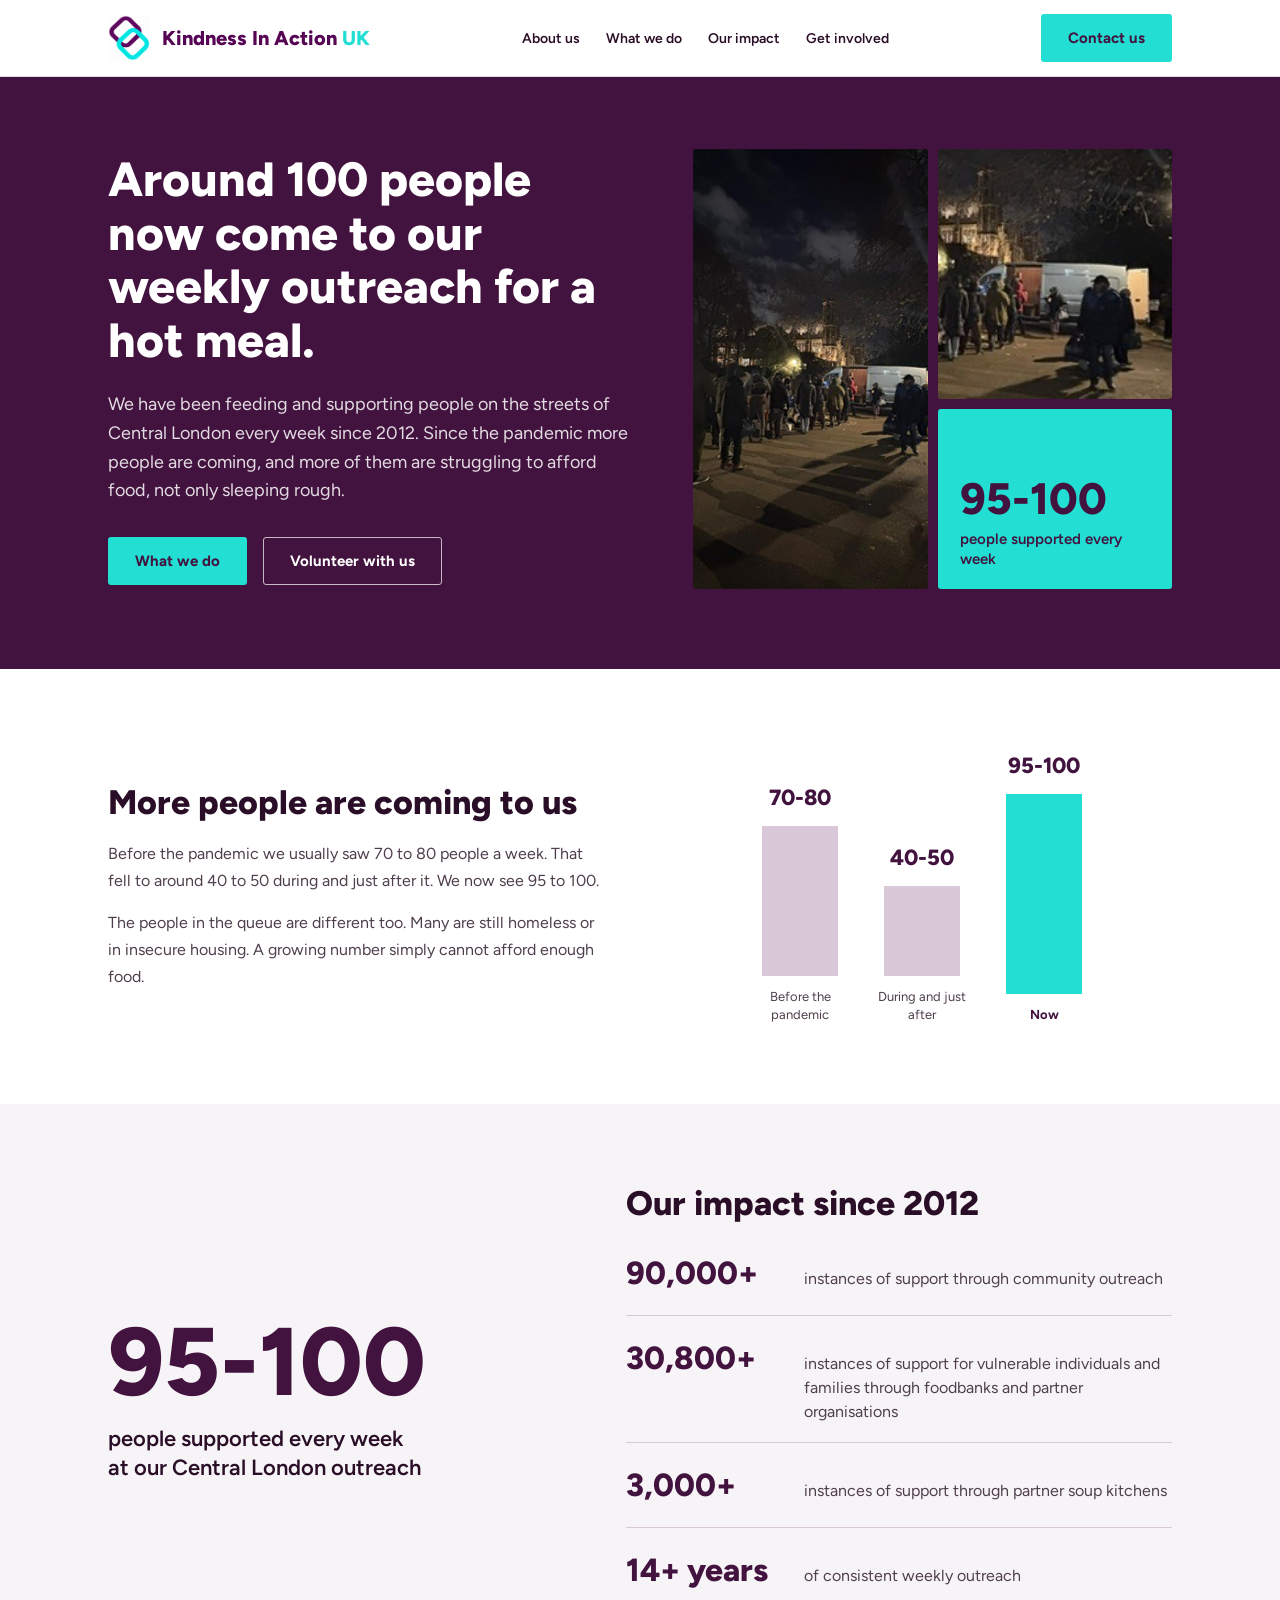
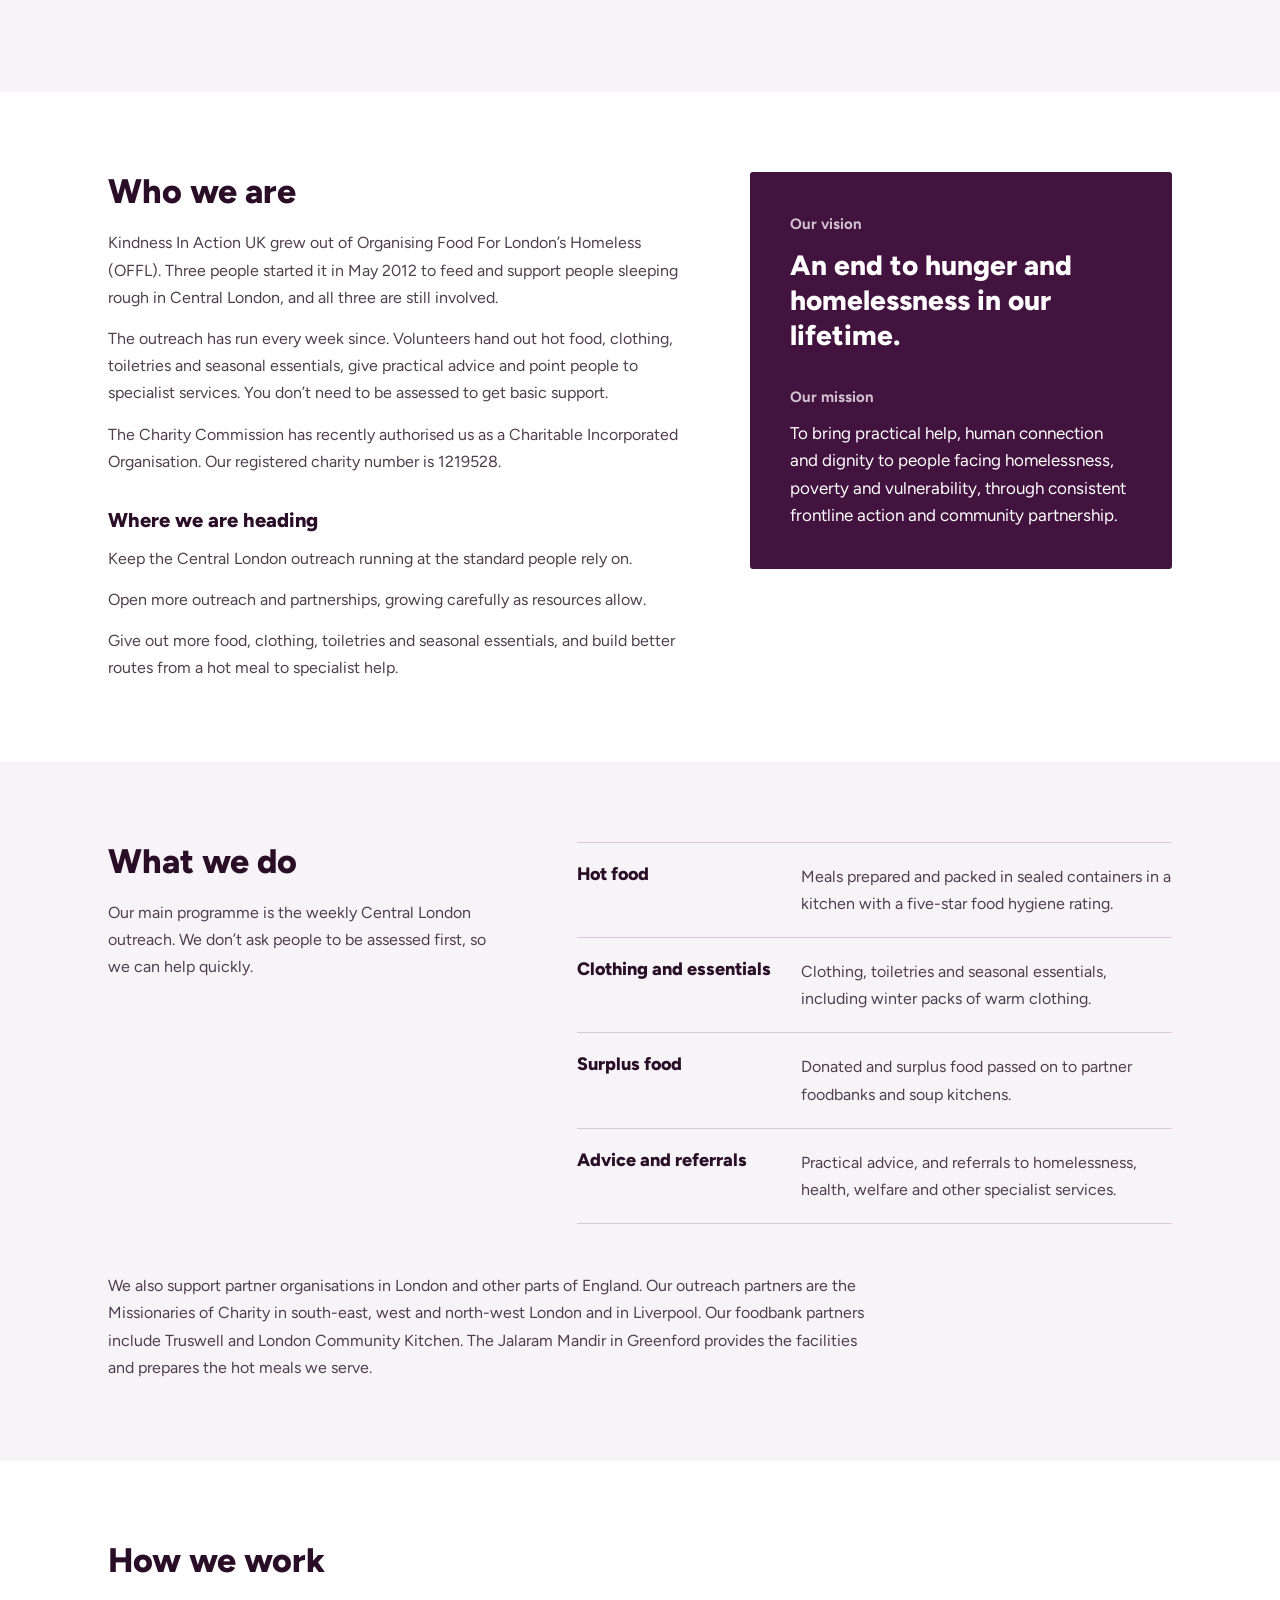
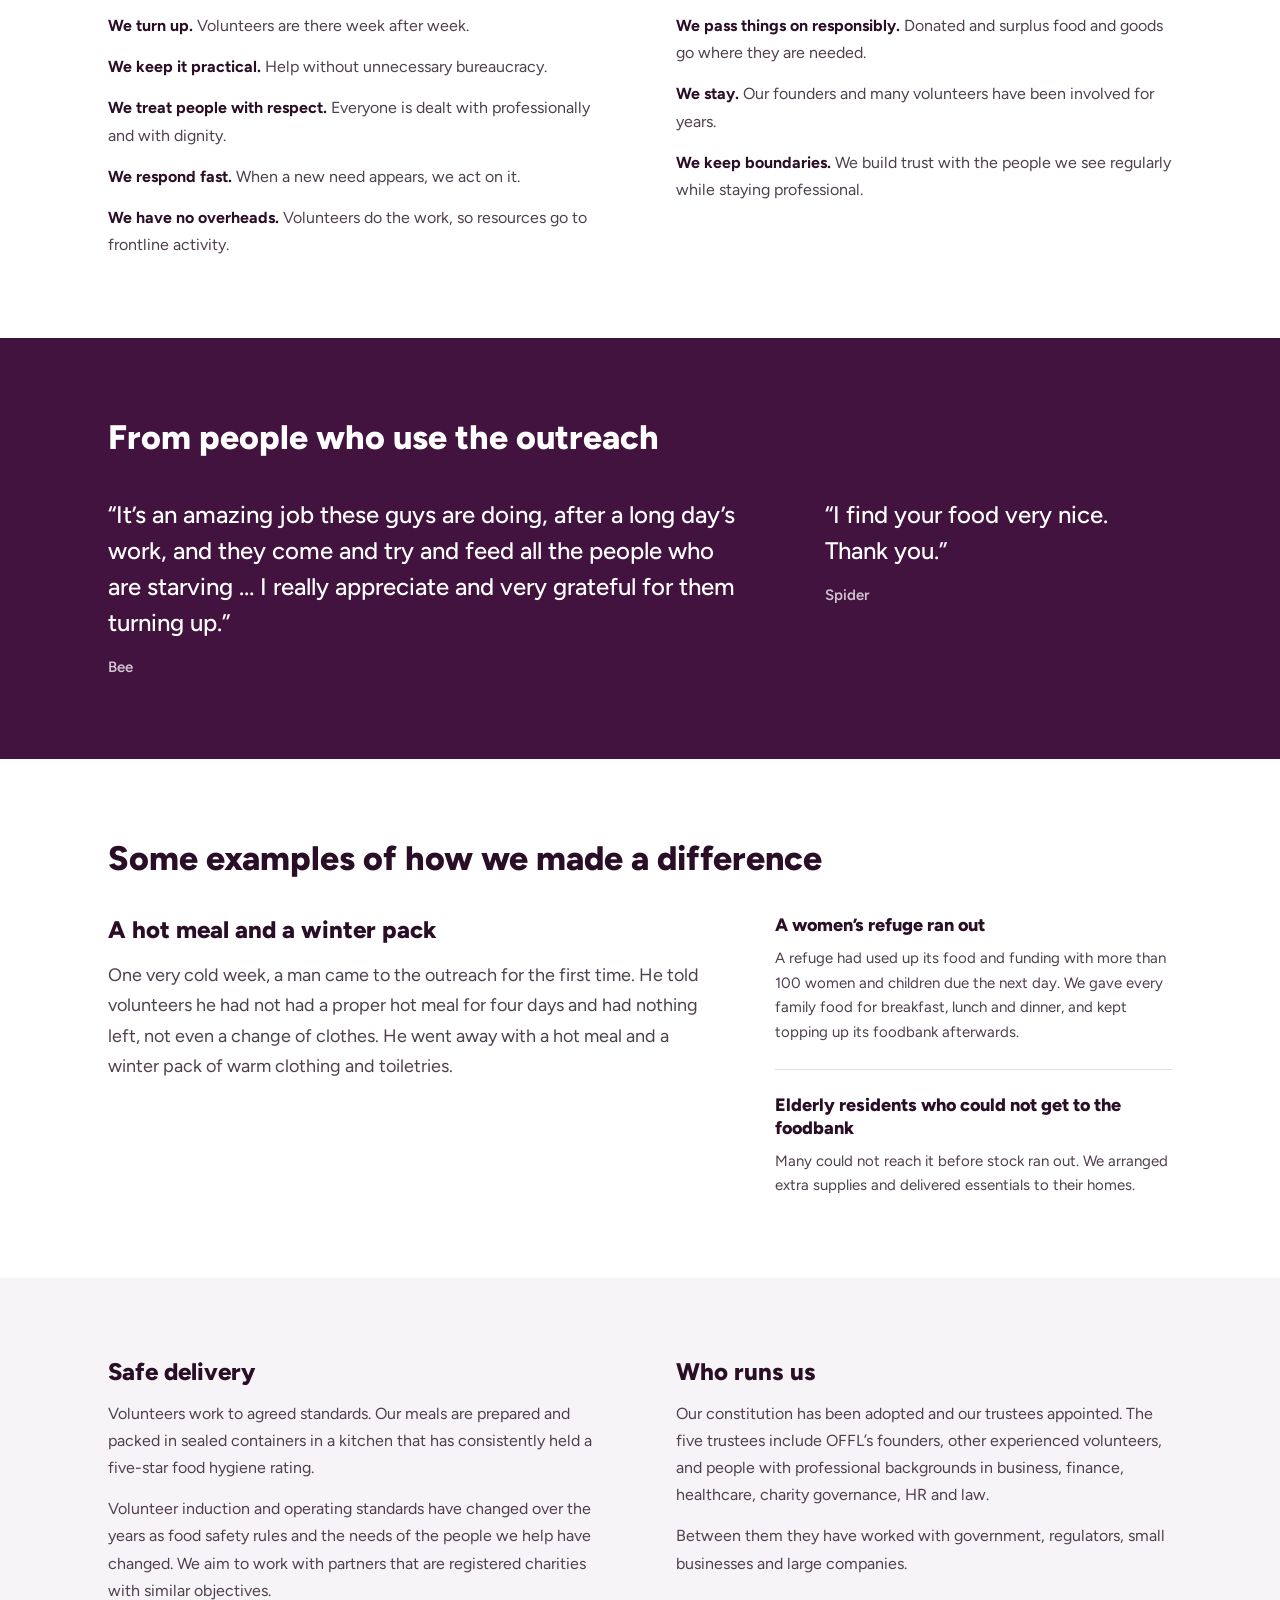
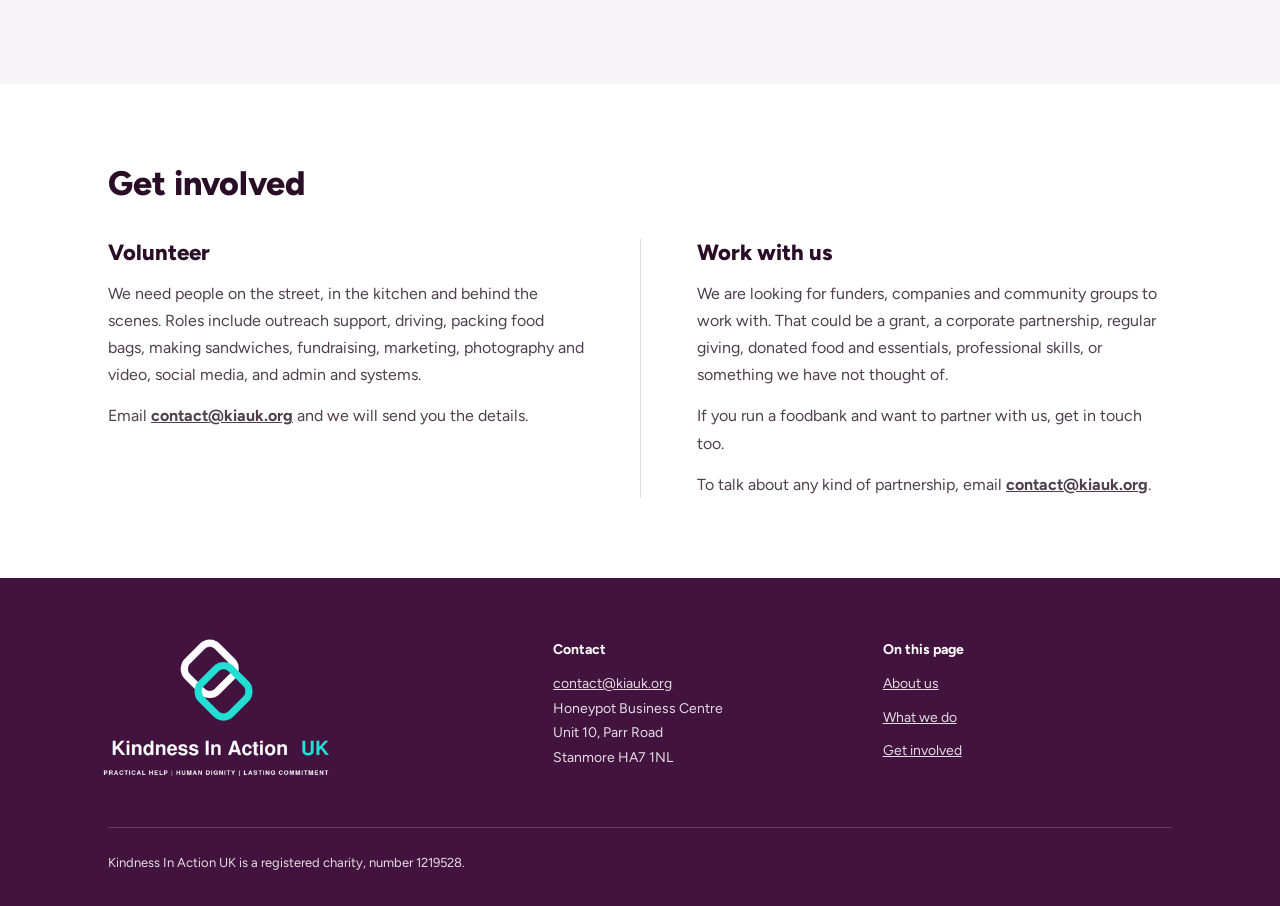
==== index.html @ 91a25329 "Initial static homepage Co-Authored-By: Claude Sonnet 5.5 <noreply@anthropic.com>" ====
<!doctype html>
<html lang="en-GB">
<head>
<meta charset="utf-8">
<meta name="viewport" content="width=device-width, initial-scale=1">
<title>Kindness In Action UK | Homelessness and food outreach in London</title>
<meta name="description" content="Registered charity 1219528. Every week since 2012, our volunteers have served hot food, clothing and practical advice to people facing homelessness and hunger in Central London.">
<link rel="canonical" href="https://kiauk.org/">
<meta name="theme-color" content="#43133F">

<meta property="og:type" content="website">
<meta property="og:site_name" content="Kindness In Action UK">
<meta property="og:title" content="Kindness In Action UK | Homelessness and food outreach in London">
<meta property="og:description" content="Weekly outreach in Central London since 2012: hot food, clothing and practical help for people facing homelessness and hunger.">
<meta property="og:url" content="https://kiauk.org/">
<meta property="og:image" content="https://kiauk.org/img/og-image.png">
<meta property="og:image:width" content="1200">
<meta property="og:image:height" content="630">
<meta name="twitter:card" content="summary_large_image">

<link rel="icon" href="favicon.ico" sizes="48x48">
<link rel="icon" type="image/png" sizes="32x32" href="favicon-32.png">
<link rel="icon" type="image/png" sizes="192x192" href="favicon-192.png">
<link rel="apple-touch-icon" href="apple-touch-icon.png">

<link rel="preload" href="fonts/figtree-latin-800-normal.woff2" as="font" type="font/woff2" crossorigin>
<link rel="preload" href="fonts/figtree-latin-400-normal.woff2" as="font" type="font/woff2" crossorigin>
<link rel="stylesheet" href="styles.css">

<script type="application/ld+json">
{
  "@context": "https://schema.org",
  "@type": "NGO",
  "name": "Kindness In Action UK",
  "alternateName": "KIAUK",
  "url": "https://kiauk.org/",
  "logo": "https://kiauk.org/img/logo-mark.png",
  "image": "https://kiauk.org/img/og-image.png",
  "email": "contact@kiauk.org",
  "description": "A registered charity running weekly outreach in Central London for people facing homelessness, hunger and hardship.",
  "identifier": {
    "@type": "PropertyValue",
    "name": "Registered charity number (Charity Commission for England and Wales)",
    "value": "1219528"
  },
  "address": {
    "@type": "PostalAddress",
    "streetAddress": "Honeypot Business Centre, Unit 10, Parr Road",
    "addressLocality": "Stanmore",
    "postalCode": "HA7 1NL",
    "addressCountry": "GB"
  }
}
</script>
</head>
<body>
<a class="skip" href="#main">Skip to main content</a>

<header class="site-header">
  <div class="wrap">
    <a class="brand" href="#top" aria-label="Kindness In Action UK, back to top">
      <img src="img/logo-mark.png" width="191" height="210" alt="">
      <span class="brand-name">Kindness In Action <span>UK</span></span>
    </a>
    <nav class="nav" aria-label="Main">
      <a href="#about">About us</a>
      <a href="#how">What we do</a>
      <a href="#impact">Our impact</a>
      <a href="#involved">Get involved</a>
    </nav>
    <a class="btn btn--accent" href="#contact">Contact us</a>
  </div>
</header>

<main id="main">

  <section class="hero sec--purple dark" id="top" aria-labelledby="hero-title">
    <div class="wrap">
      <div>
        <h1 id="hero-title">Around 100 people now come to our weekly outreach for a hot meal.</h1>
        <p class="lede">We have been feeding and supporting people on the streets of Central London every week since 2012. Since the pandemic more people are coming, and more of them are struggling to afford food, not only sleeping rough.</p>
        <div class="hero-actions">
          <a class="btn btn--accent" href="#how">What we do</a>
          <a class="btn btn--ghost" href="#involved">Volunteer with us</a>
        </div>
      </div>
      <div class="collage">
        <img class="tall" src="img/outreach-night.jpg" width="360" height="480" alt="People queuing at an evening outreach in Central London">
        <img class="van" src="img/night-van.jpg" width="240" height="190" alt="The outreach van and a queue of people on a winter evening">
        <div class="stat"><b>95-100</b><span>people supported every week</span></div>
      </div>
    </div>
  </section>

  <section class="sec" aria-labelledby="demand-title">
    <div class="wrap split split--demand">
      <div>
        <h2 id="demand-title">More people are coming to us</h2>
        <p>Before the pandemic we usually saw 70 to 80 people a week. That fell to around 40 to 50 during and just after it. We now see 95 to 100.</p>
        <p>The people in the queue are different too. Many are still homeless or in insecure housing. A growing number simply cannot afford enough food.</p>
      </div>
      <figure class="bars" role="img" aria-label="People supported each week: 70 to 80 before the pandemic, 40 to 50 during and just after it, 95 to 100 now.">
        <div class="bar"><b>70-80</b><i style="height:150px"></i><span>Before the<br>pandemic</span></div>
        <div class="bar"><b>40-50</b><i style="height:90px"></i><span>During and just<br>after</span></div>
        <div class="bar bar--now"><b>95-100</b><i style="height:200px"></i><span>Now</span></div>
      </figure>
    </div>
  </section>

  <section class="sec sec--tint" id="impact" aria-labelledby="impact-title">
    <div class="wrap split split--impact">
      <div>
        <p class="lead-stat" aria-hidden="true">95-100</p>
        <p class="lead-label" style="color:var(--ink)">people supported every week at our Central London outreach</p>
      </div>
      <div>
        <h2 id="impact-title" style="margin-bottom:8px">Our impact since 2012</h2>
        <dl class="facts">
          <div class="fact"><dt>90,000+</dt><dd>instances of support through community outreach</dd></div>
          <div class="fact"><dt>30,800+</dt><dd>instances of support for vulnerable individuals and families through foodbanks and partner organisations</dd></div>
          <div class="fact"><dt>3,000+</dt><dd>instances of support through partner soup kitchens</dd></div>
          <div class="fact"><dt>14+ years</dt><dd>of consistent weekly outreach</dd></div>
        </dl>
      </div>
    </div>
  </section>

  <section class="sec about" id="about" aria-labelledby="about-title">
    <div class="wrap split split--about">
      <div>
        <h2 id="about-title">Who we are</h2>
        <p>Kindness In Action UK grew out of Organising Food For London’s Homeless (OFFL). Three people started it in May 2012 to feed and support people sleeping rough in Central London, and all three are still involved.</p>
        <p>The outreach has run every week since. Volunteers hand out hot food, clothing, toiletries and seasonal essentials, give practical advice and point people to specialist services. You don’t need to be assessed to get basic support.</p>
        <p>The Charity Commission has recently authorised us as a Charitable Incorporated Organisation. Our registered charity number is 1219528.</p>
        <h3>Where we are heading</h3>
        <p>Keep the Central London outreach running at the standard people rely on.</p>
        <p>Open more outreach and partnerships, growing carefully as resources allow.</p>
        <p>Give out more food, clothing, toiletries and seasonal essentials, and build better routes from a hot meal to specialist help.</p>
      </div>
      <div class="vision dark">
        <p class="label">Our vision</p>
        <p class="big" style="color:var(--white)">An end to hunger and homelessness in our lifetime.</p>
        <p class="label">Our mission</p>
        <p class="mission" style="color:var(--white)">To bring practical help, human connection and dignity to people facing homelessness, poverty and vulnerability, through consistent frontline action and community partnership.</p>
      </div>
    </div>
  </section>

  <section class="sec sec--tint" id="how" aria-labelledby="do-title">
    <div class="wrap">
      <div class="do-grid">
        <div>
          <h2 id="do-title">What we do</h2>
          <p>Our main programme is the weekly Central London outreach. We don’t ask people to be assessed first, so we can help quickly.</p>
        </div>
        <ul class="do-list">
          <li><h3>Hot food</h3><p>Meals prepared and packed in sealed containers in a kitchen with a five-star food hygiene rating.</p></li>
          <li><h3>Clothing and essentials</h3><p>Clothing, toiletries and seasonal essentials, including winter packs of warm clothing.</p></li>
          <li><h3>Surplus food</h3><p>Donated and surplus food passed on to partner foodbanks and soup kitchens.</p></li>
          <li><h3>Advice and referrals</h3><p>Practical advice, and referrals to homelessness, health, welfare and other specialist services.</p></li>
        </ul>
      </div>
      <p class="partners">We also support partner organisations in London and other parts of England. Our outreach partners are the Missionaries of Charity in south-east, west and north-west London and in Liverpool. Our foodbank partners include Truswell and London Community Kitchen. The Jalaram Mandir in Greenford provides the facilities and prepares the hot meals we serve.</p>
    </div>
  </section>

  <section class="sec" aria-labelledby="work-title">
    <div class="wrap">
      <h2 id="work-title" style="margin-bottom:32px">How we work</h2>
      <div class="work-grid">
        <p><strong>We turn up.</strong> Volunteers are there week after week.</p>
        <p><strong>We keep it practical.</strong> Help without unnecessary bureaucracy.</p>
        <p><strong>We treat people with respect.</strong> Everyone is dealt with professionally and with dignity.</p>
        <p><strong>We respond fast.</strong> When a new need appears, we act on it.</p>
        <p><strong>We have no overheads.</strong> Volunteers do the work, so resources go to frontline activity.</p>
        <p><strong>We pass things on responsibly.</strong> Donated and surplus food and goods go where they are needed.</p>
        <p><strong>We stay.</strong> Our founders and many volunteers have been involved for years.</p>
        <p><strong>We keep boundaries.</strong> We build trust with the people we see regularly while staying professional.</p>
      </div>
    </div>
  </section>

  <section class="sec sec--purple dark" aria-labelledby="quotes-title">
    <div class="wrap">
      <h2 id="quotes-title" style="color:var(--white);margin-bottom:40px">From people who use the outreach</h2>
      <div class="quotes">
        <blockquote>
          <p>“It’s an amazing job these guys are doing, after a long day’s work, and they come and try and feed all the people who are starving … I really appreciate and very grateful for them turning up.”</p>
          <cite>Bee</cite>
        </blockquote>
        <blockquote>
          <p>“I find your food very nice. Thank you.”</p>
          <cite>Spider</cite>
        </blockquote>
      </div>
    </div>
  </section>

  <section class="sec" aria-labelledby="stories-title">
    <div class="wrap">
      <h2 id="stories-title" style="margin-bottom:36px">Some examples of how we made a difference</h2>
      <div class="stories">
        <article class="story-lead">
          <h3>A hot meal and a winter pack</h3>
          <p>One very cold week, a man came to the outreach for the first time. He told volunteers he had not had a proper hot meal for four days and had nothing left, not even a change of clothes. He went away with a hot meal and a winter pack of warm clothing and toiletries.</p>
        </article>
        <div class="story-side">
          <article>
            <h3>A women’s refuge ran out</h3>
            <p>A refuge had used up its food and funding with more than 100 women and children due the next day. We gave every family food for breakfast, lunch and dinner, and kept topping up its foodbank afterwards.</p>
          </article>
          <article>
            <h3>Elderly residents who could not get to the foodbank</h3>
            <p>Many could not reach it before stock ran out. We arranged extra supplies and delivered essentials to their homes.</p>
          </article>
        </div>
      </div>
    </div>
  </section>

  <section class="sec sec--tint" aria-label="Safe delivery and governance">
    <div class="wrap pair">
      <div>
        <h2>Safe delivery</h2>
        <p>Volunteers work to agreed standards. Our meals are prepared and packed in sealed containers in a kitchen that has consistently held a five-star food hygiene rating.</p>
        <p>Volunteer induction and operating standards have changed over the years as food safety rules and the needs of the people we help have changed. We aim to work with partners that are registered charities with similar objectives.</p>
      </div>
      <div>
        <h2>Who runs us</h2>
        <p>Our constitution has been adopted and our trustees appointed. The five trustees include OFFL’s founders, other experienced volunteers, and people with professional backgrounds in business, finance, healthcare, charity governance, HR and law.</p>
        <p>Between them they have worked with government, regulators, small businesses and large companies.</p>
      </div>
    </div>
  </section>

  <section class="sec" id="involved" aria-labelledby="involved-title">
    <div class="wrap">
      <h2 id="involved-title" style="margin-bottom:36px">Get involved</h2>
      <div class="involve">
        <div>
          <h3>Volunteer</h3>
          <p>We need people on the street, in the kitchen and behind the scenes. Roles include outreach support, driving, packing food bags, making sandwiches, fundraising, marketing, photography and video, social media, and admin and systems.</p>
          <p>Email <a class="inline-link" href="mailto:contact@kiauk.org?subject=Volunteering">contact@kiauk.org</a> and we will send you the details.</p>
        </div>
        <div>
          <h3>Work with us</h3>
          <p>We are looking for funders, companies and community groups to work with. That could be a grant, a corporate partnership, regular giving, donated food and essentials, professional skills, or something we have not thought of.</p>
          <p>If you run a foodbank and want to partner with us, get in touch too.</p>
          <p>To talk about any kind of partnership, email <a class="inline-link" href="mailto:contact@kiauk.org?subject=Partnership">contact@kiauk.org</a>.</p>
        </div>
      </div>
    </div>
  </section>

</main>

<footer class="site-footer dark" id="contact">
  <div class="wrap">
    <div class="foot-grid">
      <div>
        <img src="img/logo-reversed.png" width="384" height="242" alt="Kindness In Action UK. Practical help, human dignity, lasting commitment.">
      </div>
      <div>
        <h2>Contact</h2>
        <address>
          <a href="mailto:contact@kiauk.org" style="text-decoration:underline">contact@kiauk.org</a><br>
          Honeypot Business Centre<br>
          Unit 10, Parr Road<br>
          Stanmore HA7 1NL
        </address>
      </div>
      <div>
        <h2>On this page</h2>
        <ul>
          <li><a href="#about">About us</a></li>
          <li><a href="#how">What we do</a></li>
          <li><a href="#involved">Get involved</a></li>
        </ul>
      </div>
    </div>
    <p class="legal" style="margin:0">Kindness In Action UK is a registered charity, number 1219528.</p>
  </div>
</footer>

</body>
</html>
---- styles.css ----
/* Kindness In Action UK - homepage styles */

@font-face{font-family:"Figtree";font-style:normal;font-weight:400;font-display:swap;src:url("fonts/figtree-latin-400-normal.woff2") format("woff2")}
@font-face{font-family:"Figtree";font-style:normal;font-weight:500;font-display:swap;src:url("fonts/figtree-latin-500-normal.woff2") format("woff2")}
@font-face{font-family:"Figtree";font-style:normal;font-weight:600;font-display:swap;src:url("fonts/figtree-latin-600-normal.woff2") format("woff2")}
@font-face{font-family:"Figtree";font-style:normal;font-weight:700;font-display:swap;src:url("fonts/figtree-latin-700-normal.woff2") format("woff2")}
@font-face{font-family:"Figtree";font-style:normal;font-weight:800;font-display:swap;src:url("fonts/figtree-latin-800-normal.woff2") format("woff2")}

:root{
  --purple:#43133F;
  --purple-logo:#560555;
  --cyan:#22DED3;
  --ink:#2A0E27;
  --text:#4F3F4D;
  --tint:#F7F4F7;
  --rule:#D9C9D8;
  --rule-light:#E4DAE3;
  --white:#FFFFFF;
  --font:"Figtree",-apple-system,BlinkMacSystemFont,"Segoe UI",Roboto,Helvetica,Arial,sans-serif;
}

*,*::before,*::after{box-sizing:border-box}
html{-webkit-text-size-adjust:100%;text-size-adjust:100%}
@media (prefers-reduced-motion:no-preference){html{scroll-behavior:smooth}}
body{margin:0;background:var(--white);color:var(--ink);font-family:var(--font);font-size:16px;line-height:1.5}
img{max-width:100%;height:auto}
a{color:inherit}
h1,h2,h3,p,blockquote,figure,dl,dd,ul{margin:0}

:focus-visible{outline:3px solid var(--purple);outline-offset:3px}
.dark :focus-visible{outline-color:var(--cyan)}

.skip{position:absolute;left:12px;top:-60px;z-index:10;background:var(--purple);color:var(--white);padding:12px 18px;border-radius:3px;font-weight:700;text-decoration:none}
.skip:focus{top:12px}

.wrap{max-width:1160px;margin:0 auto;padding:0 48px}
.sec{padding:80px 0}
.sec--tint{background:var(--tint)}
.sec--purple{background:var(--purple);color:var(--white)}

h1{font-size:clamp(32px,5.2vw,48px);line-height:1.12;font-weight:800}
h2{font-size:clamp(26px,3.6vw,34px);line-height:1.15;font-weight:800;margin-bottom:18px}
h3{font-weight:800;line-height:1.3}
p{color:var(--text);font-size:16px;line-height:1.7;margin-bottom:14px}
p:last-child{margin-bottom:0}
strong{color:var(--ink)}
.dark p{color:rgba(255,255,255,.85)}

.btn{display:inline-block;font:inherit;font-weight:700;font-size:15px;line-height:1.2;padding:14px 26px;border-radius:3px;text-decoration:none;border:1.5px solid transparent;cursor:pointer}
.btn:hover{opacity:.88}
.btn--accent{background:var(--cyan);color:var(--purple)}
.btn--ghost{background:transparent;color:var(--white);border-color:rgba(255,255,255,.7)}

/* Header */
.site-header{border-bottom:1px solid var(--rule-light);background:var(--white)}
.site-header .wrap{display:flex;align-items:center;justify-content:space-between;gap:24px;padding-top:14px;padding-bottom:14px}
.brand{display:flex;align-items:center;gap:12px;text-decoration:none;flex-shrink:0}
.brand img{display:block;height:46px;width:auto}
.brand-name{font-weight:800;font-size:20px;color:var(--purple-logo)}
.brand-name span{color:var(--cyan)}
.nav{display:flex;gap:26px;align-items:center}
.nav a{font-size:14px;font-weight:600;text-decoration:none}
.nav a:hover{text-decoration:underline}

/* Hero */
.hero{padding:72px 0 80px}
.hero .wrap{display:grid;grid-template-columns:1.05fr .95fr;gap:56px;align-items:center}
.hero h1{color:var(--white);margin-bottom:22px}
.hero .lede{font-size:18px;line-height:1.6;color:rgba(255,255,255,.85);max-width:520px;margin-bottom:32px}
.hero-actions{display:flex;gap:16px;flex-wrap:wrap}
.collage{display:grid;grid-template-columns:1fr 1fr;grid-template-rows:250px 180px;gap:10px;height:440px}
.collage img{display:block;width:100%;height:100%;object-fit:cover;border-radius:3px}
.collage .tall{grid-column:1;grid-row:1 / span 2;object-position:center 60%}
.collage .van{grid-column:2;grid-row:1;object-position:70% center}
.collage .stat{grid-column:2;grid-row:2;background:var(--cyan);color:var(--purple);border-radius:3px;padding:20px 22px;display:flex;flex-direction:column;justify-content:flex-end}
.collage .stat b{font-size:44px;font-weight:800;line-height:1}
.collage .stat span{font-size:15px;font-weight:600;margin-top:8px;line-height:1.35}

/* Demand */
.split{display:grid;gap:64px;align-items:center}
.split--demand{grid-template-columns:1fr 1fr}
.bars{display:flex;gap:40px;align-items:flex-end;justify-content:center}
.bar{display:flex;flex-direction:column;align-items:center;gap:12px}
.bar b{font-size:22px;font-weight:800;color:var(--purple)}
.bar i{display:block;width:76px;background:var(--rule);font-style:normal}
.bar--now i{background:var(--cyan)}
.bar span{font-size:13px;line-height:1.4;color:var(--text);text-align:center}
.bar--now span{color:var(--purple);font-weight:700}

/* Impact */
.split--impact{grid-template-columns:.9fr 1.1fr;gap:72px}
.lead-stat{font-size:clamp(64px,9vw,96px);font-weight:800;line-height:1;color:var(--purple);margin-bottom:14px}
.lead-label{font-size:22px;line-height:1.35;font-weight:600;max-width:320px}
.facts{margin-top:8px}
.fact{display:flex;gap:28px;align-items:baseline;padding:18px 0;border-bottom:1px solid var(--rule)}
.fact:last-child{border-bottom:0}
.fact dt{font-size:32px;font-weight:800;color:var(--purple);width:150px;flex-shrink:0}
.fact dd{margin:0;font-size:16px;line-height:1.5;color:var(--text)}

/* About */
.split--about{grid-template-columns:1.15fr .85fr;gap:72px;align-items:start}
.about h3{font-size:20px;margin:32px 0 12px}
.vision{background:var(--purple);color:var(--white);border-radius:3px;padding:40px}
.vision .label{font-weight:700;font-size:15px;color:rgba(255,255,255,.75);margin-bottom:10px}
.vision .big{font-weight:800;font-size:28px;line-height:1.25;margin-bottom:32px}
.vision .mission{font-size:17px;line-height:1.6}

/* What we do */
.do-grid{display:grid;grid-template-columns:.8fr 1.2fr;gap:72px;align-items:start;margin-bottom:48px}
.do-list{list-style:none;padding:0;border-top:1px solid var(--rule)}
.do-list li{display:grid;grid-template-columns:200px 1fr;gap:24px;padding:20px 0;border-bottom:1px solid var(--rule)}
.do-list h3{font-size:18px}
.do-list p{margin:0}
.partners{max-width:760px}

/* How we work */
.work-grid{columns:2;column-gap:72px}
.work-grid p{break-inside:avoid}

/* Quotes */
.quotes{display:grid;grid-template-columns:1.3fr .7fr;gap:72px;align-items:start}
.quotes blockquote p{font-size:clamp(19px,2.4vw,24px);line-height:1.5;font-weight:500;color:var(--white);margin-bottom:14px}
.quotes cite{font-style:normal;font-size:15px;font-weight:600;color:rgba(255,255,255,.75)}

/* Stories */
.stories{display:grid;grid-template-columns:1.2fr .8fr;gap:72px;align-items:start}
.story-lead h3{font-size:24px;margin-bottom:14px}
.story-lead p{font-size:18px}
.story-side article:first-child{padding-bottom:24px;border-bottom:1px solid var(--rule-light);margin-bottom:24px}
.story-side h3{font-size:18px;margin-bottom:8px}
.story-side p{font-size:15px;line-height:1.65}

/* Safe + governance */
.pair{display:grid;grid-template-columns:1fr 1fr;gap:72px}
.pair h2{font-size:24px;margin-bottom:14px}

/* Get involved */
.involve{display:grid;grid-template-columns:1fr 1fr}
.involve > div:first-child{padding-right:56px}
.involve > div:last-child{padding-left:56px;border-left:1px solid var(--rule-light)}
.involve h3{font-size:22px;margin-bottom:12px}
.inline-link{font-weight:700}

/* Footer */
.site-footer{background:var(--purple);color:var(--white);padding:64px 0 32px}
.foot-grid{display:grid;grid-template-columns:1.4fr 1fr 1fr;gap:40px;margin-bottom:44px}
.foot-grid img{display:block;width:240px;height:auto;margin:-10px 0 0 -12px}
.foot-grid h2{font-size:14px;font-weight:700;color:var(--white);margin-bottom:14px}
.foot-grid address,.foot-grid ul{font-style:normal;font-size:14px;line-height:1.75;color:rgba(255,255,255,.85);list-style:none;padding:0}
.foot-grid ul{display:flex;flex-direction:column;gap:9px}
.foot-grid a{color:rgba(255,255,255,.85)}
.legal{border-top:1px solid rgba(255,255,255,.18);padding-top:24px;font-size:13px;color:rgba(255,255,255,.75)}

/* 404 */
.notfound{min-height:60vh;display:flex;align-items:center}

/* Tablet and below */
@media (max-width:960px){
  .wrap{padding:0 28px}
  .sec{padding:64px 0}
  .site-header .wrap{flex-wrap:wrap}
  .nav{order:3;width:100%;flex-wrap:wrap;gap:8px 22px;padding-top:4px}
  .hero{padding:48px 0 56px}
  .hero .wrap,.split--demand,.split--impact,.split--about,.do-grid,.quotes,.stories,.pair{grid-template-columns:1fr;gap:40px}
  .collage{grid-template-rows:210px 150px;height:370px}
  .work-grid{columns:1}
  .involve{grid-template-columns:1fr;gap:40px}
  .involve > div:first-child{padding-right:0}
  .involve > div:last-child{padding-left:0;border-left:0;border-top:1px solid var(--rule-light);padding-top:40px}
  .foot-grid{grid-template-columns:1fr 1fr}
  .foot-grid > div:first-child{grid-column:1 / -1}
}

/* Phones */
@media (max-width:600px){
  .wrap{padding:0 20px}
  .sec{padding:52px 0}
  .site-header .wrap{gap:12px}
  .brand{gap:10px}
  .brand img{height:36px}
  .brand-name{font-size:16px}
  .site-header .btn{padding:10px 14px;font-size:14px}
  .collage{grid-template-rows:150px 110px;height:270px;gap:8px}
  .collage .stat{padding:14px 16px}
  .collage .stat b{font-size:32px}
  .collage .stat span{font-size:13px}
  .bars{gap:22px}
  .bar i{width:60px}
  .fact{flex-direction:column;gap:4px}
  .fact dt{width:auto}
  .do-list li{grid-template-columns:1fr;gap:6px}
  .vision{padding:28px}
  .vision .big{font-size:24px}
  .foot-grid{grid-template-columns:1fr}
  .hero-actions .btn{width:100%;text-align:center}
}
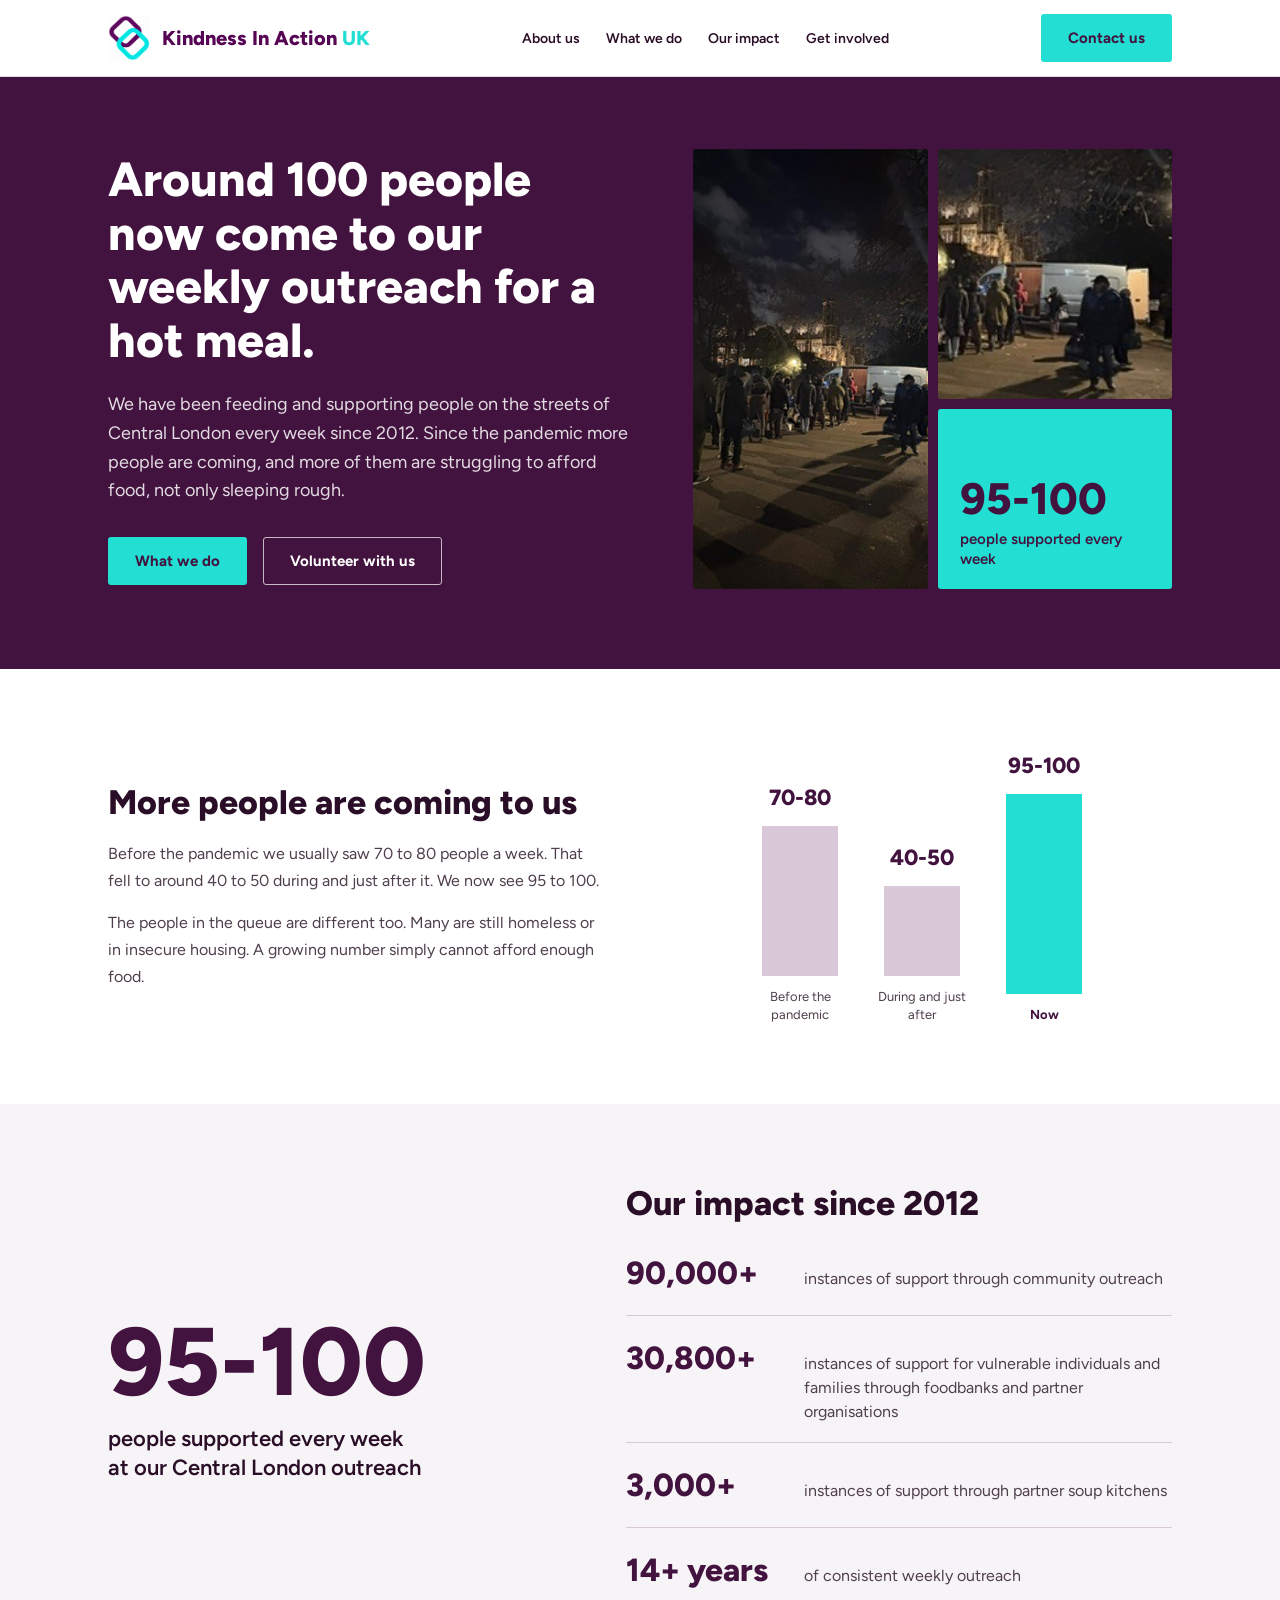
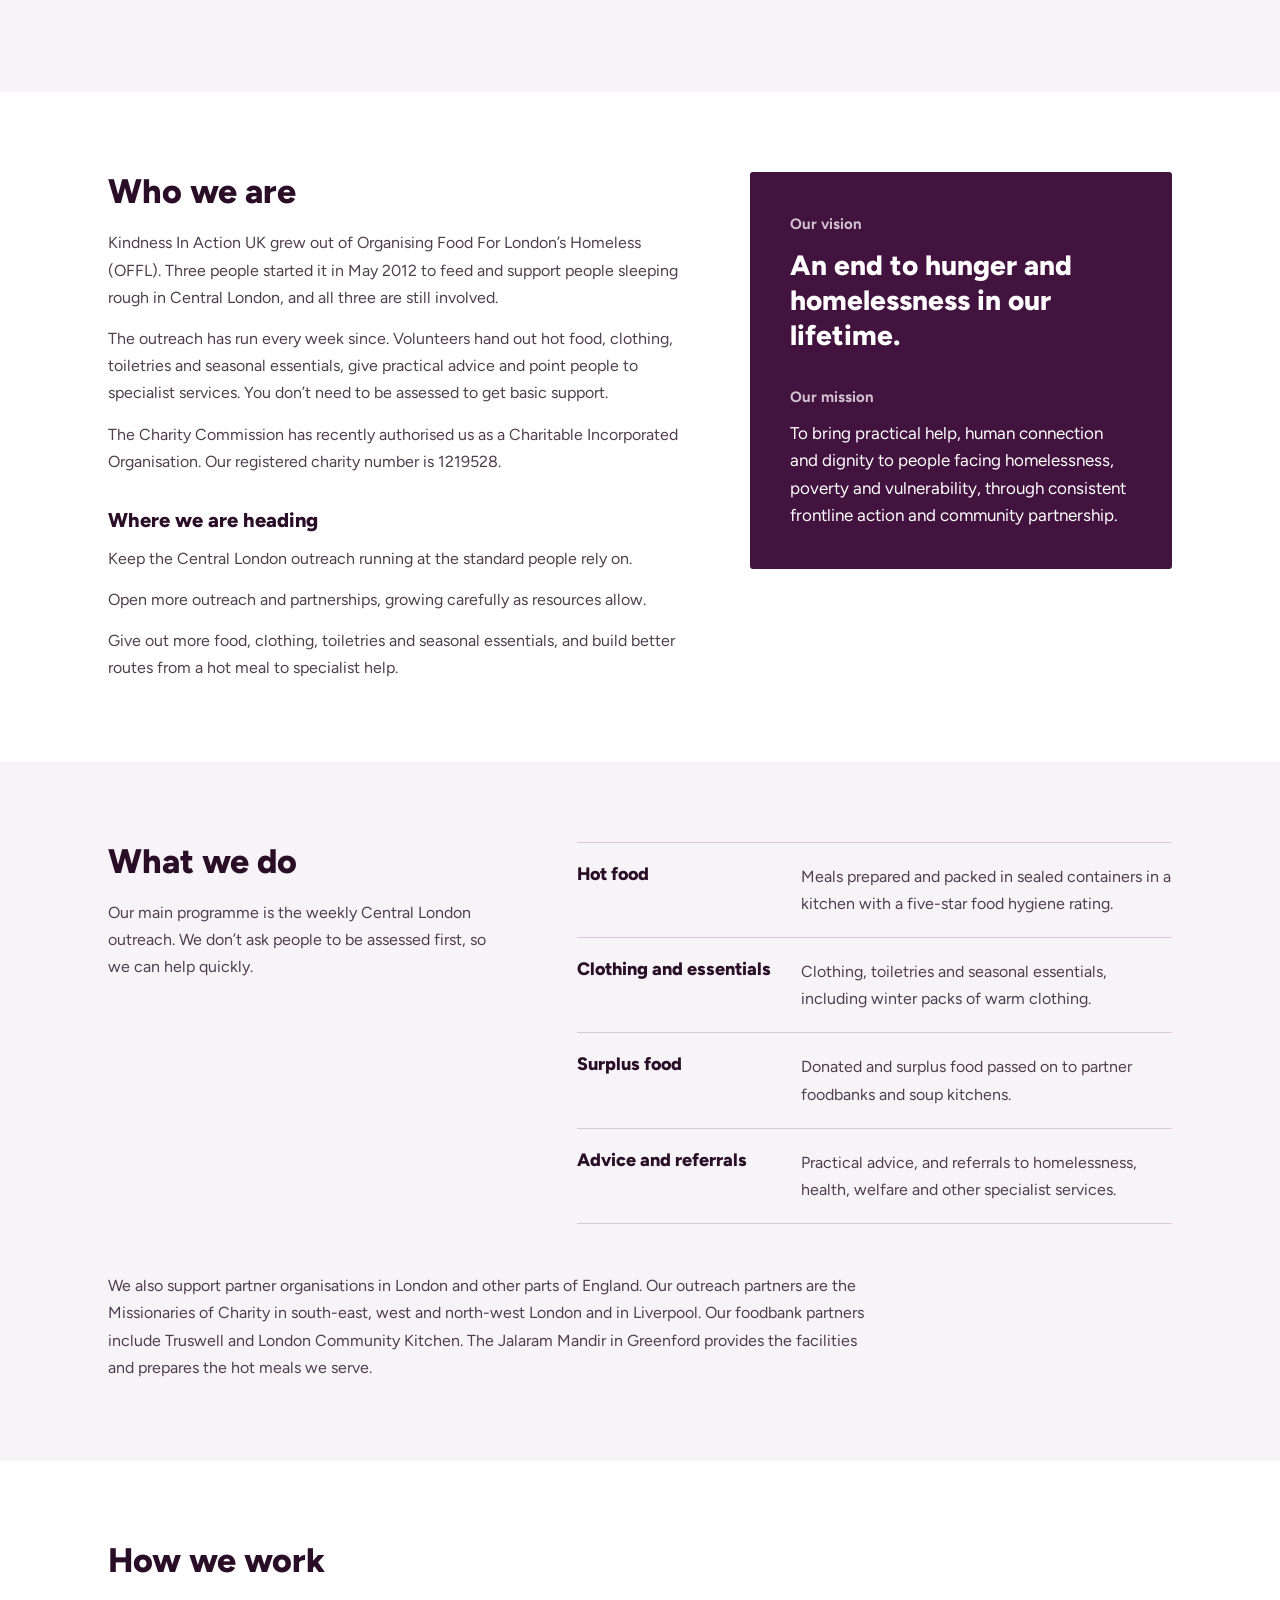
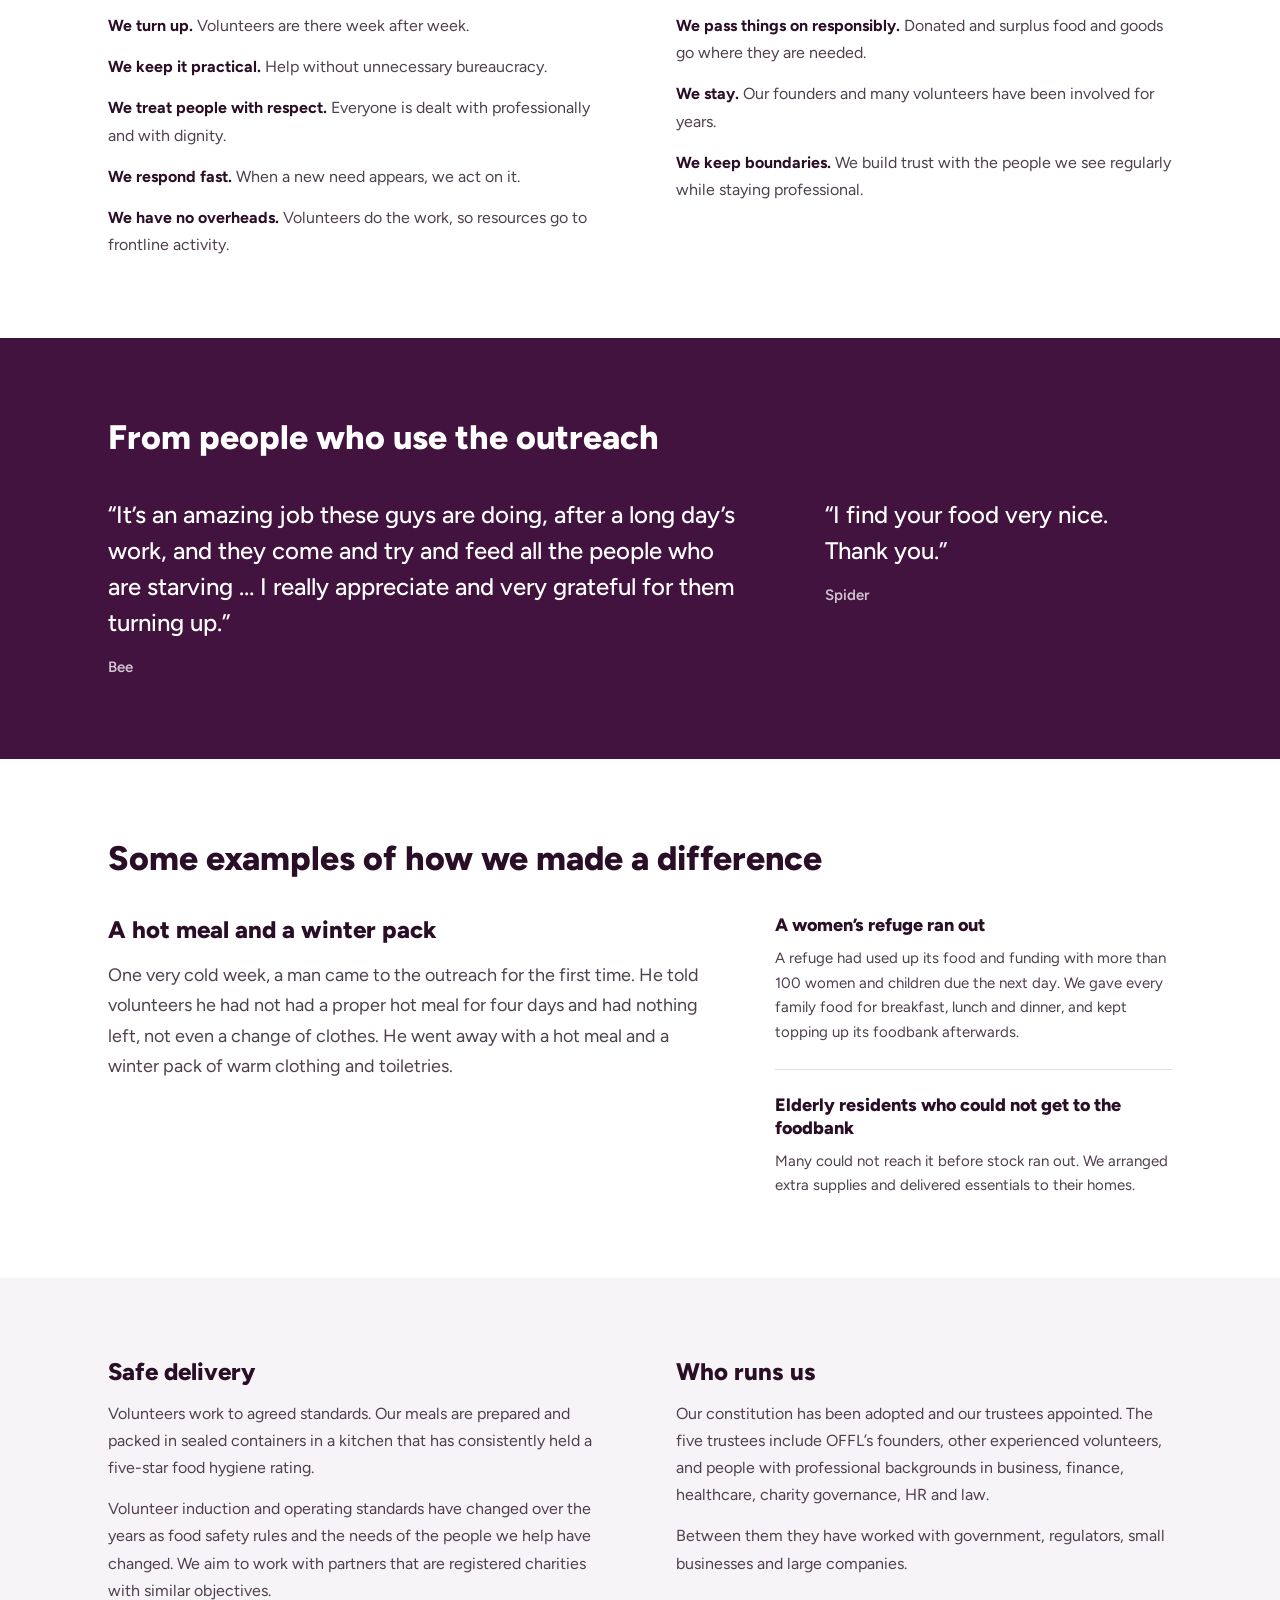
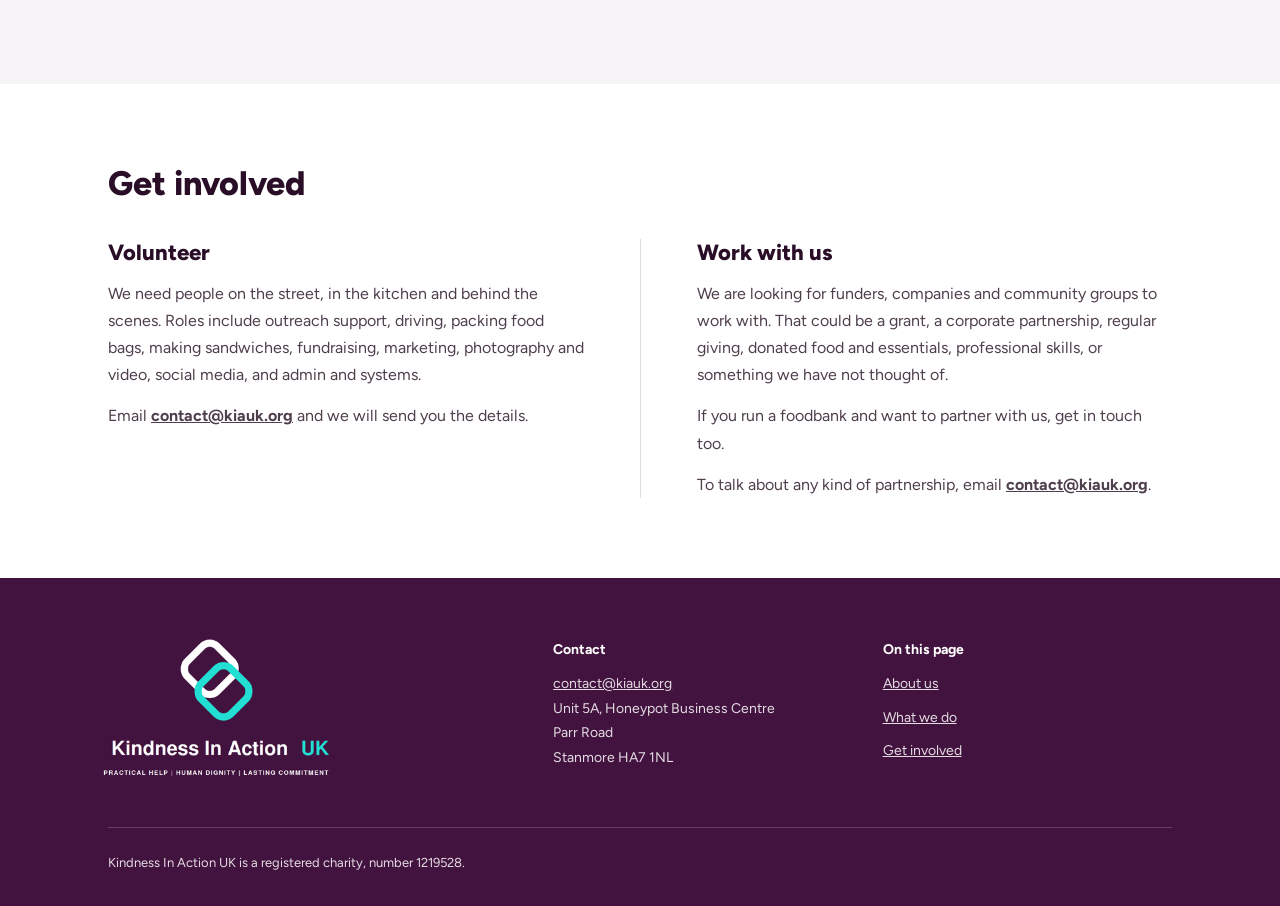
==== commit 8f7efef3: "Unit 5A address, monthly amounts, ICO line, bag counter Co-Authored-By: Claude Sonnet 5.5 <noreply@a" ====
--- a/index.html
+++ b/index.html
@@ -4,7 +4,7 @@
 <meta charset="utf-8">
 <meta name="viewport" content="width=device-width, initial-scale=1">
 <title>Kindness In Action UK | Homelessness and food outreach in London</title>
-<meta name="description" content="Registered charity 1219528. Every week since 2012, our volunteers have served hot food, clothing and practical advice to people facing homelessness and hunger in Central London.">
+<meta name="description" content="Registered charity 1219528. Weekly outreach in Central London since 2012: hot food, clothing and practical help for people facing homelessness and hunger.">
 <link rel="canonical" href="https://kiauk.org/">
 <meta name="theme-color" content="#43133F">
 
@@ -45,7 +45,7 @@
   },
   "address": {
     "@type": "PostalAddress",
-    "streetAddress": "Honeypot Business Centre, Unit 10, Parr Road",
+    "streetAddress": "Unit 5A, Honeypot Business Centre, Parr Road",
     "addressLocality": "Stanmore",
     "postalCode": "HA7 1NL",
     "addressCountry": "GB"
@@ -264,8 +264,8 @@
         <h2>Contact</h2>
         <address>
           <a href="mailto:contact@kiauk.org" style="text-decoration:underline">contact@kiauk.org</a><br>
-          Honeypot Business Centre<br>
-          Unit 10, Parr Road<br>
+          Unit 5A, Honeypot Business Centre<br>
+          Parr Road<br>
           Stanmore HA7 1NL
         </address>
       </div>
--- a/styles.css
+++ b/styles.css
@@ -152,7 +152,7 @@
 .legal{border-top:1px solid rgba(255,255,255,.18);padding-top:24px;font-size:13px;color:rgba(255,255,255,.75)}
 
 /* 404 */
-.notfound{min-height:60vh;display:flex;align-items:center}
+.notfound{min-height:50vh;display:flex;align-items:center}
 
 /* Tablet and below */
 @media (max-width:960px){
@@ -194,3 +194,96 @@
   .foot-grid{grid-template-columns:1fr}
   .hero-actions .btn{width:100%;text-align:center}
 }
+
+/* Inner pages */
+.page-head{padding-top:56px;padding-bottom:8px}
+.page-head h1{color:var(--purple);margin-bottom:14px}
+.page-head .lede{font-size:18px;line-height:1.6;max-width:640px}
+.notice{border-left:4px solid var(--cyan);background:var(--tint);padding:14px 18px;margin:0 0 24px;border-radius:0 3px 3px 0;color:var(--ink);font-weight:600}
+.notice[hidden]{display:none}
+.notice--error{border-left-color:#B3261E;background:#FCEEEC}
+.draft-banner{background:#FFF4CC;color:#4A3B00;font-size:14px;font-weight:600;padding:10px 0;border-bottom:1px solid #E8D58A}
+
+/* Donate */
+.donate-grid{display:grid;grid-template-columns:1.25fr .75fr;gap:56px;align-items:start;padding-top:32px;padding-bottom:88px}
+.form-card{border:1px solid var(--rule);border-radius:3px;padding:32px;background:var(--white)}
+.form-card fieldset{border:0;margin:0 0 28px;padding:0;min-width:0}
+.form-card legend{font-weight:800;font-size:17px;color:var(--ink);padding:0;margin-bottom:12px}
+.chips{display:flex;flex-wrap:wrap;gap:10px}
+.chip{position:relative}
+.chip input{position:absolute;opacity:0;inset:0;width:100%;height:100%;margin:0;cursor:pointer}
+.chip label{display:flex;flex-direction:column;justify-content:center;min-width:92px;min-height:56px;padding:10px 18px;border:1.5px solid var(--rule);border-radius:3px;font-weight:800;font-size:18px;color:var(--ink);background:var(--white);text-align:center;line-height:1.2}
+.chip label small{font-weight:600;font-size:12px;color:var(--text);margin-top:3px}
+.chip input:checked + label{border-color:var(--purple);background:var(--purple);color:var(--white)}
+.chip input:checked + label small{color:rgba(255,255,255,.85)}
+.chip input:focus-visible + label{outline:3px solid var(--purple);outline-offset:3px}
+.chips--wide .chip label{min-width:150px;font-size:16px}
+.other-amount{display:flex;align-items:center;gap:8px;margin-top:14px}
+.other-amount[hidden]{display:none}
+.other-amount span{font-weight:800;font-size:20px}
+.field{display:flex;flex-direction:column;gap:6px;margin-bottom:16px}
+.field label{font-weight:700;font-size:14px;color:var(--ink)}
+.field .hint{font-weight:500;color:var(--text);font-size:13px}
+.field input[type=text],.field input[type=email],.field input[type=number]{font:inherit;font-size:16px;padding:12px 14px;border:1.5px solid var(--rule);border-radius:3px;background:var(--white);color:var(--ink);width:100%}
+.field input[aria-invalid=true]{border-color:#B3261E}
+.field .err{color:#B3261E;font-size:13px;font-weight:600;min-height:0}
+.field .err:empty{display:none}
+.row2{display:grid;grid-template-columns:1fr 1fr;gap:16px}
+.row2 .field{margin-bottom:16px}
+.check{display:flex;gap:12px;align-items:flex-start;margin-bottom:14px;font-size:15px;line-height:1.5;color:var(--ink)}
+.check input{width:22px;height:22px;margin:2px 0 0;flex-shrink:0;accent-color:var(--purple)}
+.check label{font-weight:600}
+.giftaid-box{border:1.5px solid var(--cyan);background:var(--tint);border-radius:3px;padding:20px;margin-bottom:28px}
+.giftaid-box[hidden]{display:none}
+.giftaid-box h2{font-size:18px;line-height:1.3;margin-bottom:8px;color:var(--purple)}
+.giftaid-box p{font-size:14px;line-height:1.6}
+.giftaid-box .fine{font-size:13px}
+.giftaid-address[hidden]{display:none}
+.summary{background:var(--tint);border-radius:3px;padding:14px 18px;margin-bottom:20px;font-weight:600;color:var(--ink)}
+.submit{width:100%;font-size:17px;padding:16px 26px}
+.submit[disabled]{opacity:.6;cursor:wait}
+.secure{font-size:13px;margin-top:12px;text-align:center}
+.hp{position:absolute;left:-9999px;width:1px;height:1px;overflow:hidden}
+.aside-card{background:var(--purple);color:var(--white);border-radius:3px;padding:32px}
+.aside-card h2{font-size:24px;color:var(--white)}
+.aside-card p,.aside-card li{color:rgba(255,255,255,.88);font-size:15px}
+.aside-card ul{padding-left:18px;margin:12px 0}
+.aside-card li{margin-bottom:6px}
+.aside-card .big{font-size:56px;font-weight:800;color:var(--cyan);line-height:1;margin-bottom:6px}
+.aside-note{margin-top:20px;font-size:14px}
+
+/* Policy pages */
+.prose{padding-top:24px;padding-bottom:88px}
+.prose > *{max-width:760px}
+.prose h2{font-size:24px;margin:40px 0 12px}
+.prose h3{font-size:18px;margin:24px 0 8px}
+.prose ul{padding-left:22px;margin-bottom:14px}
+.prose li{color:var(--text);line-height:1.7;margin-bottom:6px}
+.prose table{border-collapse:collapse;width:100%;margin:16px 0 20px;font-size:15px}
+.prose th,.prose td{border:1px solid var(--rule);padding:10px 12px;text-align:left;vertical-align:top;color:var(--text)}
+.prose th{background:var(--tint);color:var(--ink)}
+.prose .updated{font-size:14px}
+.thanks{padding-top:72px;padding-bottom:96px}
+.thanks > *{max-width:680px}
+
+@media (max-width:960px){
+  .donate-grid{grid-template-columns:1fr;gap:32px;padding-bottom:64px}
+}
+@media (max-width:600px){
+  .form-card{padding:22px 18px}
+  .row2{grid-template-columns:1fr;gap:0}
+  .chip label{min-width:84px;font-size:17px}
+  .chips--wide .chip label{min-width:0}
+  .chips--wide .chip{flex:1 1 130px}
+  .page-head{padding-top:36px}
+}
+
+/* Make the hidden attribute always win over component display rules */
+[hidden]{display:none !important}
+
+/* Bag counter */
+.bag-progress{margin:18px 0 4px}
+.bag-bar{height:12px;border-radius:6px;background:rgba(255,255,255,.22);overflow:hidden}
+.bag-fill{display:block;height:100%;width:0;background:var(--cyan);border-radius:6px;transition:width .6s ease}
+.bag-text{margin:10px 0 0;font-weight:700;font-size:15px;color:var(--white)}
+@media (prefers-reduced-motion:reduce){.bag-fill{transition:none}}
